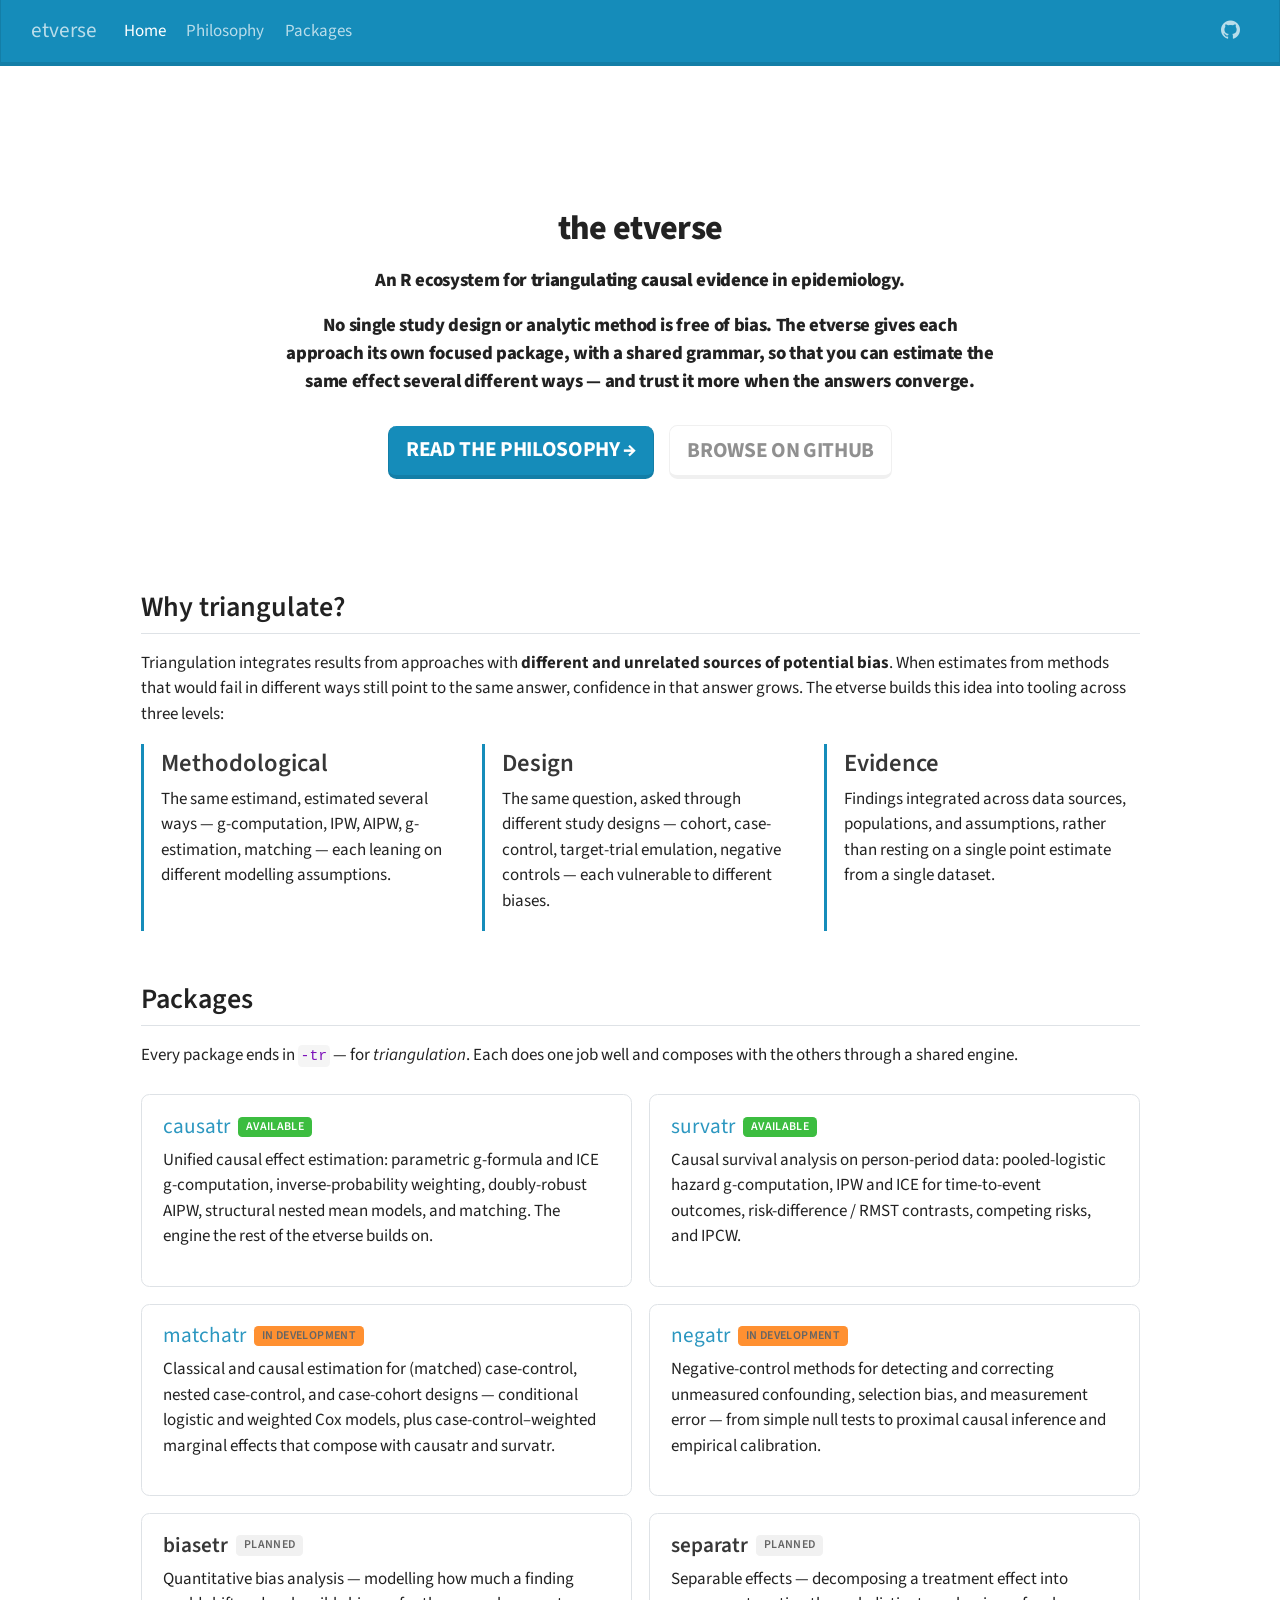
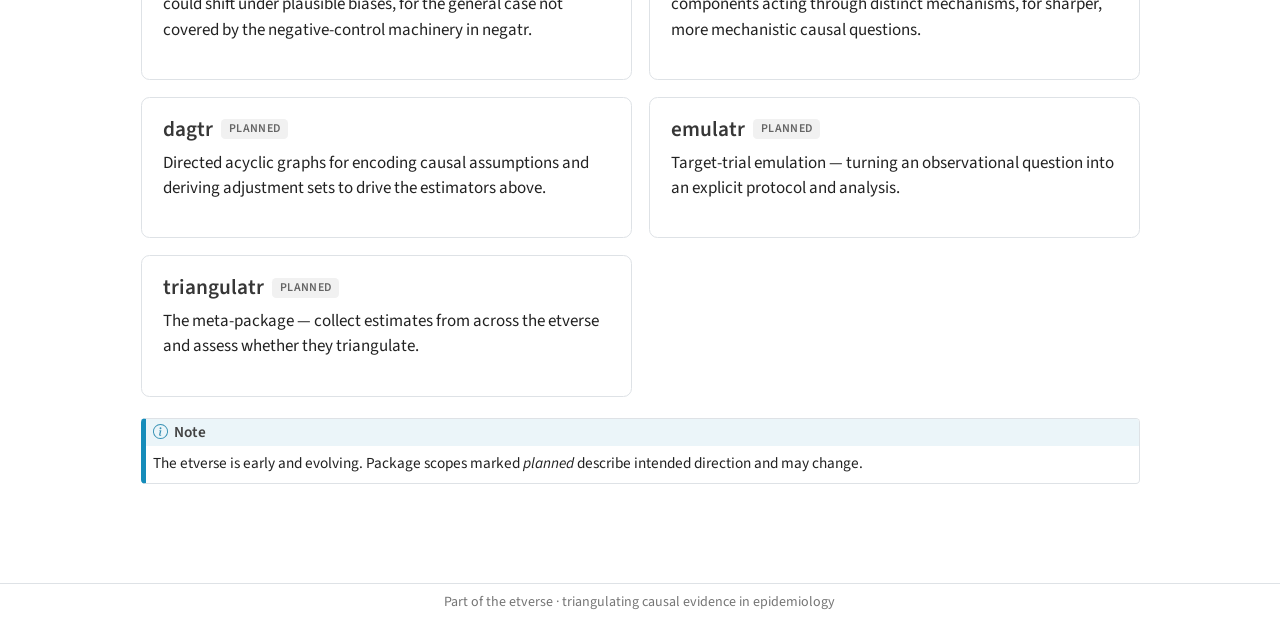
==== index.html @ 1acab830 "Deploy etverse site" ====
<!DOCTYPE html>
<html xmlns="http://www.w3.org/1999/xhtml" lang="en" xml:lang="en"><head>

<meta charset="utf-8">
<meta name="generator" content="quarto-1.8.26">

<meta name="viewport" content="width=device-width, initial-scale=1.0, user-scalable=yes">


<title>etverse — triangulating causal evidence in epidemiology – etverse</title>
<style>
code{white-space: pre-wrap;}
span.smallcaps{font-variant: small-caps;}
div.columns{display: flex; gap: min(4vw, 1.5em);}
div.column{flex: auto; overflow-x: auto;}
div.hanging-indent{margin-left: 1.5em; text-indent: -1.5em;}
ul.task-list{list-style: none;}
ul.task-list li input[type="checkbox"] {
  width: 0.8em;
  margin: 0 0.8em 0.2em -1em; /* quarto-specific, see https://github.com/quarto-dev/quarto-cli/issues/4556 */ 
  vertical-align: middle;
}
</style>


<script src="site_libs/quarto-nav/quarto-nav.js"></script>
<script src="site_libs/clipboard/clipboard.min.js"></script>
<script src="site_libs/quarto-search/autocomplete.umd.js"></script>
<script src="site_libs/quarto-search/fuse.min.js"></script>
<script src="site_libs/quarto-search/quarto-search.js"></script>
<meta name="quarto:offset" content="./">
<link href="./favicon.png" rel="icon" type="image/png">
<script src="site_libs/quarto-html/quarto.js" type="module"></script>
<script src="site_libs/quarto-html/tabsets/tabsets.js" type="module"></script>
<script src="site_libs/quarto-html/axe/axe-check.js" type="module"></script>
<script src="site_libs/quarto-html/popper.min.js"></script>
<script src="site_libs/quarto-html/tippy.umd.min.js"></script>
<script src="site_libs/quarto-html/anchor.min.js"></script>
<link href="site_libs/quarto-html/tippy.css" rel="stylesheet">
<link href="site_libs/quarto-html/quarto-syntax-highlighting-587c61ba64f3a5504c4d52d930310e48.css" rel="stylesheet" id="quarto-text-highlighting-styles">
<script src="site_libs/bootstrap/bootstrap.min.js"></script>
<link href="site_libs/bootstrap/bootstrap-icons.css" rel="stylesheet">
<link href="site_libs/bootstrap/bootstrap-84f96ccd5d639e34c953a5608fedf746.min.css" rel="stylesheet" append-hash="true" id="quarto-bootstrap" data-mode="light">
<script id="quarto-search-options" type="application/json">{
  "location": "navbar",
  "copy-button": false,
  "collapse-after": 3,
  "panel-placement": "end",
  "type": "overlay",
  "limit": 50,
  "keyboard-shortcut": [
    "f",
    "/",
    "s"
  ],
  "show-item-context": false,
  "language": {
    "search-no-results-text": "No results",
    "search-matching-documents-text": "matching documents",
    "search-copy-link-title": "Copy link to search",
    "search-hide-matches-text": "Hide additional matches",
    "search-more-match-text": "more match in this document",
    "search-more-matches-text": "more matches in this document",
    "search-clear-button-title": "Clear",
    "search-text-placeholder": "",
    "search-detached-cancel-button-title": "Cancel",
    "search-submit-button-title": "Submit",
    "search-label": "Search"
  }
}</script>


<link rel="stylesheet" href="styles.css">
</head>

<body class="nav-fixed fullcontent quarto-light">

<div id="quarto-search-results"></div>
  <header id="quarto-header" class="headroom fixed-top">
    <nav class="navbar navbar-expand-lg " data-bs-theme="dark">
      <div class="navbar-container container-fluid">
      <div class="navbar-brand-container mx-auto">
    <a class="navbar-brand" href="./index.html">
    <span class="navbar-title">etverse</span>
    </a>
  </div>
          <button class="navbar-toggler" type="button" data-bs-toggle="collapse" data-bs-target="#navbarCollapse" aria-controls="navbarCollapse" role="menu" aria-expanded="false" aria-label="Toggle navigation" onclick="if (window.quartoToggleHeadroom) { window.quartoToggleHeadroom(); }">
  <span class="navbar-toggler-icon"></span>
</button>
          <div class="collapse navbar-collapse" id="navbarCollapse">
            <ul class="navbar-nav navbar-nav-scroll me-auto">
  <li class="nav-item">
    <a class="nav-link active" href="./index.html" aria-current="page"> 
<span class="menu-text">Home</span></a>
  </li>  
  <li class="nav-item">
    <a class="nav-link" href="./philosophy.html"> 
<span class="menu-text">Philosophy</span></a>
  </li>  
  <li class="nav-item">
    <a class="nav-link" href="./index.html#packages"> 
<span class="menu-text">Packages</span></a>
  </li>  
</ul>
            <ul class="navbar-nav navbar-nav-scroll ms-auto">
  <li class="nav-item compact">
    <a class="nav-link" href="https://github.com/etverse"> <i class="bi bi-github" role="img" aria-label="etverse on GitHub">
</i> 
<span class="menu-text"></span></a>
  </li>  
</ul>
          </div> <!-- /navcollapse -->
            <div class="quarto-navbar-tools">
</div>
      </div> <!-- /container-fluid -->
    </nav>
</header>
<!-- content -->
<div id="quarto-content" class="quarto-container page-columns page-rows-contents page-layout-article page-navbar">
<!-- sidebar -->
<!-- margin-sidebar -->
    
<!-- main -->
<main class="content" id="quarto-document-content"><header id="title-block-header" class="quarto-title-block"></header>




<section id="the-etverse" class="level1 hero-title hero">
<h1 class="hero-title">the etverse</h1>
<p>An R ecosystem for <strong>triangulating causal evidence</strong> in epidemiology.</p>
<p>No single study design or analytic method is free of bias. The etverse gives each approach its own focused package, with a shared grammar, so that you can estimate the same effect several different ways — and trust it more when the answers converge.</p>
<p><a href="./philosophy.html" class="btn btn-primary btn-lg" role="button">Read the philosophy →</a> <a href="https://github.com/etverse" class="btn btn-outline-secondary btn-lg" role="button">Browse on GitHub</a></p>
</section>
<section id="why-triangulate" class="level2 mt-5">
<h2 class="mt-5 anchored" data-anchor-id="why-triangulate">Why triangulate?</h2>
<p>Triangulation integrates results from approaches with <strong>different and unrelated sources of potential bias</strong>. When estimates from methods that would fail in different ways still point to the same answer, confidence in that answer grows. The etverse builds this idea into tooling across three levels:</p>
<div class="grid level-grid">
<section id="methodological" class="level3 g-col-12 g-col-md-4">
<h3 class="anchored" data-anchor-id="methodological">Methodological</h3>
<p>The same estimand, estimated several ways — g-computation, IPW, AIPW, g-estimation, matching — each leaning on different modelling assumptions.</p>
</section>
<section id="design" class="level3 g-col-12 g-col-md-4">
<h3 class="anchored" data-anchor-id="design">Design</h3>
<p>The same question, asked through different study designs — cohort, case-control, target-trial emulation, negative controls — each vulnerable to different biases.</p>
</section>
<section id="evidence" class="level3 g-col-12 g-col-md-4">
<h3 class="anchored" data-anchor-id="evidence">Evidence</h3>
<p>Findings integrated across data sources, populations, and assumptions, rather than resting on a single point estimate from a single dataset.</p>
</section>
</div>
</section>
<section id="packages" class="level2 mt-5">
<h2 class="mt-5 anchored" data-anchor-id="packages">Packages</h2>
<p>Every package ends in <code>-tr</code> — for <em>triangulation</em>. Each does one job well and composes with the others through a shared engine.</p>
<div class="grid pkg-grid">
<section id="causatr-available" class="level3 g-col-12 g-col-md-6 pkg-card">
<h3 class="anchored" data-anchor-id="causatr-available"><a href="https://etverse.github.io/causatr/">causatr</a> <span class="badge bg-success">available</span></h3>
<p>Unified causal effect estimation: parametric g-formula and ICE g-computation, inverse-probability weighting, doubly-robust AIPW, structural nested mean models, and matching. The engine the rest of the etverse builds on.</p>
</section>
<section id="survatr-available" class="level3 g-col-12 g-col-md-6 pkg-card">
<h3 class="anchored" data-anchor-id="survatr-available"><a href="https://etverse.github.io/survatr/">survatr</a> <span class="badge bg-success">available</span></h3>
<p>Causal survival analysis on person-period data: pooled-logistic hazard g-computation, IPW and ICE for time-to-event outcomes, risk-difference / RMST contrasts, competing risks, and IPCW.</p>
</section>
<section id="matchatr-in-development" class="level3 g-col-12 g-col-md-6 pkg-card">
<h3 class="anchored" data-anchor-id="matchatr-in-development"><a href="https://etverse.github.io/matchatr/">matchatr</a> <span class="badge bg-warning text-dark">in development</span></h3>
<p>Classical and causal estimation for (matched) case-control, nested case-control, and case-cohort designs — conditional logistic and weighted Cox models, plus case-control–weighted marginal effects that compose with causatr and survatr.</p>
</section>
<section id="negatr-in-development" class="level3 g-col-12 g-col-md-6 pkg-card">
<h3 class="anchored" data-anchor-id="negatr-in-development"><a href="https://etverse.github.io/negatr/">negatr</a> <span class="badge bg-warning text-dark">in development</span></h3>
<p>Negative-control methods for detecting and correcting unmeasured confounding, selection bias, and measurement error — from simple null tests to proximal causal inference and empirical calibration.</p>
</section>
<section id="biasetr-planned" class="level3 g-col-12 g-col-md-6 pkg-card">
<h3 class="anchored" data-anchor-id="biasetr-planned">biasetr <span class="badge bg-secondary">planned</span></h3>
<p>Quantitative bias analysis — modelling how much a finding could shift under plausible biases, for the general case not covered by the negative-control machinery in negatr.</p>
</section>
<section id="separatr-planned" class="level3 g-col-12 g-col-md-6 pkg-card">
<h3 class="anchored" data-anchor-id="separatr-planned">separatr <span class="badge bg-secondary">planned</span></h3>
<p>Separable effects — decomposing a treatment effect into components acting through distinct mechanisms, for sharper, more mechanistic causal questions.</p>
</section>
<section id="dagtr-planned" class="level3 g-col-12 g-col-md-6 pkg-card">
<h3 class="anchored" data-anchor-id="dagtr-planned">dagtr <span class="badge bg-secondary">planned</span></h3>
<p>Directed acyclic graphs for encoding causal assumptions and deriving adjustment sets to drive the estimators above.</p>
</section>
<section id="emulatr-planned" class="level3 g-col-12 g-col-md-6 pkg-card">
<h3 class="anchored" data-anchor-id="emulatr-planned">emulatr <span class="badge bg-secondary">planned</span></h3>
<p>Target-trial emulation — turning an observational question into an explicit protocol and analysis.</p>
</section>
<section id="triangulatr-planned" class="level3 g-col-12 g-col-md-6 pkg-card">
<h3 class="anchored" data-anchor-id="triangulatr-planned">triangulatr <span class="badge bg-secondary">planned</span></h3>
<p>The meta-package — collect estimates from across the etverse and assess whether they triangulate.</p>
</section>
</div>
<div class="callout callout-style-default callout-note callout-titled">
<div class="callout-header d-flex align-content-center">
<div class="callout-icon-container">
<i class="callout-icon"></i>
</div>
<div class="callout-title-container flex-fill">
Note
</div>
</div>
<div class="callout-body-container callout-body">
<p>The etverse is early and evolving. Package scopes marked <em>planned</em> describe intended direction and may change.</p>
</div>
</div>


</section>

</main> <!-- /main -->
<script id="quarto-html-after-body" type="application/javascript">
  window.document.addEventListener("DOMContentLoaded", function (event) {
    const icon = "";
    const anchorJS = new window.AnchorJS();
    anchorJS.options = {
      placement: 'right',
      icon: icon
    };
    anchorJS.add('.anchored');
    const isCodeAnnotation = (el) => {
      for (const clz of el.classList) {
        if (clz.startsWith('code-annotation-')) {                     
          return true;
        }
      }
      return false;
    }
    const onCopySuccess = function(e) {
      // button target
      const button = e.trigger;
      // don't keep focus
      button.blur();
      // flash "checked"
      button.classList.add('code-copy-button-checked');
      var currentTitle = button.getAttribute("title");
      button.setAttribute("title", "Copied!");
      let tooltip;
      if (window.bootstrap) {
        button.setAttribute("data-bs-toggle", "tooltip");
        button.setAttribute("data-bs-placement", "left");
        button.setAttribute("data-bs-title", "Copied!");
        tooltip = new bootstrap.Tooltip(button, 
          { trigger: "manual", 
            customClass: "code-copy-button-tooltip",
            offset: [0, -8]});
        tooltip.show();    
      }
      setTimeout(function() {
        if (tooltip) {
          tooltip.hide();
          button.removeAttribute("data-bs-title");
          button.removeAttribute("data-bs-toggle");
          button.removeAttribute("data-bs-placement");
        }
        button.setAttribute("title", currentTitle);
        button.classList.remove('code-copy-button-checked');
      }, 1000);
      // clear code selection
      e.clearSelection();
    }
    const getTextToCopy = function(trigger) {
      const outerScaffold = trigger.parentElement.cloneNode(true);
      const codeEl = outerScaffold.querySelector('code');
      for (const childEl of codeEl.children) {
        if (isCodeAnnotation(childEl)) {
          childEl.remove();
        }
      }
      return codeEl.innerText;
    }
    const clipboard = new window.ClipboardJS('.code-copy-button:not([data-in-quarto-modal])', {
      text: getTextToCopy
    });
    clipboard.on('success', onCopySuccess);
    if (window.document.getElementById('quarto-embedded-source-code-modal')) {
      const clipboardModal = new window.ClipboardJS('.code-copy-button[data-in-quarto-modal]', {
        text: getTextToCopy,
        container: window.document.getElementById('quarto-embedded-source-code-modal')
      });
      clipboardModal.on('success', onCopySuccess);
    }
      var localhostRegex = new RegExp(/^(?:http|https):\/\/localhost\:?[0-9]*\//);
      var mailtoRegex = new RegExp(/^mailto:/);
        var filterRegex = new RegExp("https:\/\/etverse\.github\.io");
      var isInternal = (href) => {
          return filterRegex.test(href) || localhostRegex.test(href) || mailtoRegex.test(href);
      }
      // Inspect non-navigation links and adorn them if external
     var links = window.document.querySelectorAll('a[href]:not(.nav-link):not(.navbar-brand):not(.toc-action):not(.sidebar-link):not(.sidebar-item-toggle):not(.pagination-link):not(.no-external):not([aria-hidden]):not(.dropdown-item):not(.quarto-navigation-tool):not(.about-link)');
      for (var i=0; i<links.length; i++) {
        const link = links[i];
        if (!isInternal(link.href)) {
          // undo the damage that might have been done by quarto-nav.js in the case of
          // links that we want to consider external
          if (link.dataset.originalHref !== undefined) {
            link.href = link.dataset.originalHref;
          }
        }
      }
    function tippyHover(el, contentFn, onTriggerFn, onUntriggerFn) {
      const config = {
        allowHTML: true,
        maxWidth: 500,
        delay: 100,
        arrow: false,
        appendTo: function(el) {
            return el.parentElement;
        },
        interactive: true,
        interactiveBorder: 10,
        theme: 'quarto',
        placement: 'bottom-start',
      };
      if (contentFn) {
        config.content = contentFn;
      }
      if (onTriggerFn) {
        config.onTrigger = onTriggerFn;
      }
      if (onUntriggerFn) {
        config.onUntrigger = onUntriggerFn;
      }
      window.tippy(el, config); 
    }
    const noterefs = window.document.querySelectorAll('a[role="doc-noteref"]');
    for (var i=0; i<noterefs.length; i++) {
      const ref = noterefs[i];
      tippyHover(ref, function() {
        // use id or data attribute instead here
        let href = ref.getAttribute('data-footnote-href') || ref.getAttribute('href');
        try { href = new URL(href).hash; } catch {}
        const id = href.replace(/^#\/?/, "");
        const note = window.document.getElementById(id);
        if (note) {
          return note.innerHTML;
        } else {
          return "";
        }
      });
    }
    const xrefs = window.document.querySelectorAll('a.quarto-xref');
    const processXRef = (id, note) => {
      // Strip column container classes
      const stripColumnClz = (el) => {
        el.classList.remove("page-full", "page-columns");
        if (el.children) {
          for (const child of el.children) {
            stripColumnClz(child);
          }
        }
      }
      stripColumnClz(note)
      if (id === null || id.startsWith('sec-')) {
        // Special case sections, only their first couple elements
        const container = document.createElement("div");
        if (note.children && note.children.length > 2) {
          container.appendChild(note.children[0].cloneNode(true));
          for (let i = 1; i < note.children.length; i++) {
            const child = note.children[i];
            if (child.tagName === "P" && child.innerText === "") {
              continue;
            } else {
              container.appendChild(child.cloneNode(true));
              break;
            }
          }
          if (window.Quarto?.typesetMath) {
            window.Quarto.typesetMath(container);
          }
          return container.innerHTML
        } else {
          if (window.Quarto?.typesetMath) {
            window.Quarto.typesetMath(note);
          }
          return note.innerHTML;
        }
      } else {
        // Remove any anchor links if they are present
        const anchorLink = note.querySelector('a.anchorjs-link');
        if (anchorLink) {
          anchorLink.remove();
        }
        if (window.Quarto?.typesetMath) {
          window.Quarto.typesetMath(note);
        }
        if (note.classList.contains("callout")) {
          return note.outerHTML;
        } else {
          return note.innerHTML;
        }
      }
    }
    for (var i=0; i<xrefs.length; i++) {
      const xref = xrefs[i];
      tippyHover(xref, undefined, function(instance) {
        instance.disable();
        let url = xref.getAttribute('href');
        let hash = undefined; 
        if (url.startsWith('#')) {
          hash = url;
        } else {
          try { hash = new URL(url).hash; } catch {}
        }
        if (hash) {
          const id = hash.replace(/^#\/?/, "");
          const note = window.document.getElementById(id);
          if (note !== null) {
            try {
              const html = processXRef(id, note.cloneNode(true));
              instance.setContent(html);
            } finally {
              instance.enable();
              instance.show();
            }
          } else {
            // See if we can fetch this
            fetch(url.split('#')[0])
            .then(res => res.text())
            .then(html => {
              const parser = new DOMParser();
              const htmlDoc = parser.parseFromString(html, "text/html");
              const note = htmlDoc.getElementById(id);
              if (note !== null) {
                const html = processXRef(id, note);
                instance.setContent(html);
              } 
            }).finally(() => {
              instance.enable();
              instance.show();
            });
          }
        } else {
          // See if we can fetch a full url (with no hash to target)
          // This is a special case and we should probably do some content thinning / targeting
          fetch(url)
          .then(res => res.text())
          .then(html => {
            const parser = new DOMParser();
            const htmlDoc = parser.parseFromString(html, "text/html");
            const note = htmlDoc.querySelector('main.content');
            if (note !== null) {
              // This should only happen for chapter cross references
              // (since there is no id in the URL)
              // remove the first header
              if (note.children.length > 0 && note.children[0].tagName === "HEADER") {
                note.children[0].remove();
              }
              const html = processXRef(null, note);
              instance.setContent(html);
            } 
          }).finally(() => {
            instance.enable();
            instance.show();
          });
        }
      }, function(instance) {
      });
    }
        let selectedAnnoteEl;
        const selectorForAnnotation = ( cell, annotation) => {
          let cellAttr = 'data-code-cell="' + cell + '"';
          let lineAttr = 'data-code-annotation="' +  annotation + '"';
          const selector = 'span[' + cellAttr + '][' + lineAttr + ']';
          return selector;
        }
        const selectCodeLines = (annoteEl) => {
          const doc = window.document;
          const targetCell = annoteEl.getAttribute("data-target-cell");
          const targetAnnotation = annoteEl.getAttribute("data-target-annotation");
          const annoteSpan = window.document.querySelector(selectorForAnnotation(targetCell, targetAnnotation));
          const lines = annoteSpan.getAttribute("data-code-lines").split(",");
          const lineIds = lines.map((line) => {
            return targetCell + "-" + line;
          })
          let top = null;
          let height = null;
          let parent = null;
          if (lineIds.length > 0) {
              //compute the position of the single el (top and bottom and make a div)
              const el = window.document.getElementById(lineIds[0]);
              top = el.offsetTop;
              height = el.offsetHeight;
              parent = el.parentElement.parentElement;
            if (lineIds.length > 1) {
              const lastEl = window.document.getElementById(lineIds[lineIds.length - 1]);
              const bottom = lastEl.offsetTop + lastEl.offsetHeight;
              height = bottom - top;
            }
            if (top !== null && height !== null && parent !== null) {
              // cook up a div (if necessary) and position it 
              let div = window.document.getElementById("code-annotation-line-highlight");
              if (div === null) {
                div = window.document.createElement("div");
                div.setAttribute("id", "code-annotation-line-highlight");
                div.style.position = 'absolute';
                parent.appendChild(div);
              }
              div.style.top = top - 2 + "px";
              div.style.height = height + 4 + "px";
              div.style.left = 0;
              let gutterDiv = window.document.getElementById("code-annotation-line-highlight-gutter");
              if (gutterDiv === null) {
                gutterDiv = window.document.createElement("div");
                gutterDiv.setAttribute("id", "code-annotation-line-highlight-gutter");
                gutterDiv.style.position = 'absolute';
                const codeCell = window.document.getElementById(targetCell);
                const gutter = codeCell.querySelector('.code-annotation-gutter');
                gutter.appendChild(gutterDiv);
              }
              gutterDiv.style.top = top - 2 + "px";
              gutterDiv.style.height = height + 4 + "px";
            }
            selectedAnnoteEl = annoteEl;
          }
        };
        const unselectCodeLines = () => {
          const elementsIds = ["code-annotation-line-highlight", "code-annotation-line-highlight-gutter"];
          elementsIds.forEach((elId) => {
            const div = window.document.getElementById(elId);
            if (div) {
              div.remove();
            }
          });
          selectedAnnoteEl = undefined;
        };
          // Handle positioning of the toggle
      window.addEventListener(
        "resize",
        throttle(() => {
          elRect = undefined;
          if (selectedAnnoteEl) {
            selectCodeLines(selectedAnnoteEl);
          }
        }, 10)
      );
      function throttle(fn, ms) {
      let throttle = false;
      let timer;
        return (...args) => {
          if(!throttle) { // first call gets through
              fn.apply(this, args);
              throttle = true;
          } else { // all the others get throttled
              if(timer) clearTimeout(timer); // cancel #2
              timer = setTimeout(() => {
                fn.apply(this, args);
                timer = throttle = false;
              }, ms);
          }
        };
      }
        // Attach click handler to the DT
        const annoteDls = window.document.querySelectorAll('dt[data-target-cell]');
        for (const annoteDlNode of annoteDls) {
          annoteDlNode.addEventListener('click', (event) => {
            const clickedEl = event.target;
            if (clickedEl !== selectedAnnoteEl) {
              unselectCodeLines();
              const activeEl = window.document.querySelector('dt[data-target-cell].code-annotation-active');
              if (activeEl) {
                activeEl.classList.remove('code-annotation-active');
              }
              selectCodeLines(clickedEl);
              clickedEl.classList.add('code-annotation-active');
            } else {
              // Unselect the line
              unselectCodeLines();
              clickedEl.classList.remove('code-annotation-active');
            }
          });
        }
    const findCites = (el) => {
      const parentEl = el.parentElement;
      if (parentEl) {
        const cites = parentEl.dataset.cites;
        if (cites) {
          return {
            el,
            cites: cites.split(' ')
          };
        } else {
          return findCites(el.parentElement)
        }
      } else {
        return undefined;
      }
    };
    var bibliorefs = window.document.querySelectorAll('a[role="doc-biblioref"]');
    for (var i=0; i<bibliorefs.length; i++) {
      const ref = bibliorefs[i];
      const citeInfo = findCites(ref);
      if (citeInfo) {
        tippyHover(citeInfo.el, function() {
          var popup = window.document.createElement('div');
          citeInfo.cites.forEach(function(cite) {
            var citeDiv = window.document.createElement('div');
            citeDiv.classList.add('hanging-indent');
            citeDiv.classList.add('csl-entry');
            var biblioDiv = window.document.getElementById('ref-' + cite);
            if (biblioDiv) {
              citeDiv.innerHTML = biblioDiv.innerHTML;
            }
            popup.appendChild(citeDiv);
          });
          return popup.innerHTML;
        });
      }
    }
  });
  </script>
</div> <!-- /content -->
<footer class="footer">
  <div class="nav-footer">
    <div class="nav-footer-left">
      &nbsp;
    </div>   
    <div class="nav-footer-center">
<p>Part of the etverse · triangulating causal evidence in epidemiology</p>
</div>
    <div class="nav-footer-right">
      &nbsp;
    </div>
  </div>
</footer>




</body></html>
---- site_libs/quarto-html/tippy.css ----
.tippy-box[data-animation=fade][data-state=hidden]{opacity:0}[data-tippy-root]{max-width:calc(100vw - 10px)}.tippy-box{position:relative;background-color:#333;color:#fff;border-radius:4px;font-size:14px;line-height:1.4;white-space:normal;outline:0;transition-property:transform,visibility,opacity}.tippy-box[data-placement^=top]>.tippy-arrow{bottom:0}.tippy-box[data-placement^=top]>.tippy-arrow:before{bottom:-7px;left:0;border-width:8px 8px 0;border-top-color:initial;transform-origin:center top}.tippy-box[data-placement^=bottom]>.tippy-arrow{top:0}.tippy-box[data-placement^=bottom]>.tippy-arrow:before{top:-7px;left:0;border-width:0 8px 8px;border-bottom-color:initial;transform-origin:center bottom}.tippy-box[data-placement^=left]>.tippy-arrow{right:0}.tippy-box[data-placement^=left]>.tippy-arrow:before{border-width:8px 0 8px 8px;border-left-color:initial;right:-7px;transform-origin:center left}.tippy-box[data-placement^=right]>.tippy-arrow{left:0}.tippy-box[data-placement^=right]>.tippy-arrow:before{left:-7px;border-width:8px 8px 8px 0;border-right-color:initial;transform-origin:center right}.tippy-box[data-inertia][data-state=visible]{transition-timing-function:cubic-bezier(.54,1.5,.38,1.11)}.tippy-arrow{width:16px;height:16px;color:#333}.tippy-arrow:before{content:"";position:absolute;border-color:transparent;border-style:solid}.tippy-content{position:relative;padding:5px 9px;z-index:1}
---- site_libs/quarto-html/quarto-syntax-highlighting-587c61ba64f3a5504c4d52d930310e48.css ----
/* quarto syntax highlight colors */
:root {
  --quarto-hl-ot-color: #003B4F;
  --quarto-hl-at-color: #657422;
  --quarto-hl-ss-color: #20794D;
  --quarto-hl-an-color: #5E5E5E;
  --quarto-hl-fu-color: #4758AB;
  --quarto-hl-st-color: #20794D;
  --quarto-hl-cf-color: #003B4F;
  --quarto-hl-op-color: #5E5E5E;
  --quarto-hl-er-color: #AD0000;
  --quarto-hl-bn-color: #AD0000;
  --quarto-hl-al-color: #AD0000;
  --quarto-hl-va-color: #111111;
  --quarto-hl-bu-color: inherit;
  --quarto-hl-ex-color: inherit;
  --quarto-hl-pp-color: #AD0000;
  --quarto-hl-in-color: #5E5E5E;
  --quarto-hl-vs-color: #20794D;
  --quarto-hl-wa-color: #5E5E5E;
  --quarto-hl-do-color: #5E5E5E;
  --quarto-hl-im-color: #00769E;
  --quarto-hl-ch-color: #20794D;
  --quarto-hl-dt-color: #AD0000;
  --quarto-hl-fl-color: #AD0000;
  --quarto-hl-co-color: #5E5E5E;
  --quarto-hl-cv-color: #5E5E5E;
  --quarto-hl-cn-color: #8f5902;
  --quarto-hl-sc-color: #5E5E5E;
  --quarto-hl-dv-color: #AD0000;
  --quarto-hl-kw-color: #003B4F;
}

/* other quarto variables */
:root {
  --quarto-font-monospace: SFMono-Regular, Menlo, Monaco, Consolas, "Liberation Mono", "Courier New", monospace;
}

/* syntax highlight based on Pandoc's rules */
pre > code.sourceCode > span {
  color: #003B4F;
}

code.sourceCode > span {
  color: #003B4F;
}

div.sourceCode,
div.sourceCode pre.sourceCode {
  color: #003B4F;
}

/* Normal */
code span {
  color: #003B4F;
}

/* Alert */
code span.al {
  color: #AD0000;
  font-style: inherit;
}

/* Annotation */
code span.an {
  color: #5E5E5E;
  font-style: inherit;
}

/* Attribute */
code span.at {
  color: #657422;
  font-style: inherit;
}

/* BaseN */
code span.bn {
  color: #AD0000;
  font-style: inherit;
}

/* BuiltIn */
code span.bu {
  font-style: inherit;
}

/* ControlFlow */
code span.cf {
  color: #003B4F;
  font-weight: bold;
  font-style: inherit;
}

/* Char */
code span.ch {
  color: #20794D;
  font-style: inherit;
}

/* Constant */
code span.cn {
  color: #8f5902;
  font-style: inherit;
}

/* Comment */
code span.co {
  color: #5E5E5E;
  font-style: inherit;
}

/* CommentVar */
code span.cv {
  color: #5E5E5E;
  font-style: italic;
}

/* Documentation */
code span.do {
  color: #5E5E5E;
  font-style: italic;
}

/* DataType */
code span.dt {
  color: #AD0000;
  font-style: inherit;
}

/* DecVal */
code span.dv {
  color: #AD0000;
  font-style: inherit;
}

/* Error */
code span.er {
  color: #AD0000;
  font-style: inherit;
}

/* Extension */
code span.ex {
  font-style: inherit;
}

/* Float */
code span.fl {
  color: #AD0000;
  font-style: inherit;
}

/* Function */
code span.fu {
  color: #4758AB;
  font-style: inherit;
}

/* Import */
code span.im {
  color: #00769E;
  font-style: inherit;
}

/* Information */
code span.in {
  color: #5E5E5E;
  font-style: inherit;
}

/* Keyword */
code span.kw {
  color: #003B4F;
  font-weight: bold;
  font-style: inherit;
}

/* Operator */
code span.op {
  color: #5E5E5E;
  font-style: inherit;
}

/* Other */
code span.ot {
  color: #003B4F;
  font-style: inherit;
}

/* Preprocessor */
code span.pp {
  color: #AD0000;
  font-style: inherit;
}

/* SpecialChar */
code span.sc {
  color: #5E5E5E;
  font-style: inherit;
}

/* SpecialString */
code span.ss {
  color: #20794D;
  font-style: inherit;
}

/* String */
code span.st {
  color: #20794D;
  font-style: inherit;
}

/* Variable */
code span.va {
  color: #111111;
  font-style: inherit;
}

/* VerbatimString */
code span.vs {
  color: #20794D;
  font-style: inherit;
}

/* Warning */
code span.wa {
  color: #5E5E5E;
  font-style: italic;
}

.prevent-inlining {
  content: "</";
}

/*# sourceMappingURL=2dce1cc6c82594539e1579de68416b47.css.map */
---- styles.css ----
/* etverse landing site */

.hero {
  text-align: center;
  padding: 3.5rem 1rem 2.5rem;
  margin-bottom: 1rem;
  border-bottom: 1px solid var(--bs-border-color, #e9ecef);
}

.hero-title {
  font-weight: 800;
  letter-spacing: -0.02em;
  border: none;
  margin-bottom: 1rem;
}

.hero p {
  max-width: 42rem;
  margin-left: auto;
  margin-right: auto;
  font-size: 1.1rem;
}

.hero .btn {
  margin: 0.75rem 0.35rem 0;
}

/* triangulation levels */
.level-grid h3 {
  border: none;
  margin-top: 0.25rem;
}

.level-grid .g-col-12 {
  border-left: 3px solid var(--bs-primary, #158cba);
  padding-left: 1rem;
}

/* package cards */
.pkg-grid {
  margin-top: 1.5rem;
  row-gap: 1rem;
  column-gap: 1rem;
}

.pkg-card {
  border: 1px solid var(--bs-border-color, #e9ecef);
  border-radius: 0.5rem;
  padding: 1.1rem 1.25rem;
  transition: box-shadow 0.15s ease, transform 0.15s ease;
  background: var(--bs-body-bg, #fff);
}

.pkg-card:hover {
  box-shadow: 0 4px 16px rgba(0, 0, 0, 0.08);
  transform: translateY(-2px);
}

.pkg-card h3 {
  border: none;
  margin-top: 0;
  margin-bottom: 0.5rem;
  font-size: 1.25rem;
  display: flex;
  align-items: center;
  gap: 0.5rem;
  flex-wrap: wrap;
}

.pkg-card h3 a {
  text-decoration: none;
}

.pkg-card .badge {
  font-size: 0.7rem;
  font-weight: 600;
  text-transform: uppercase;
  letter-spacing: 0.03em;
  vertical-align: middle;
}
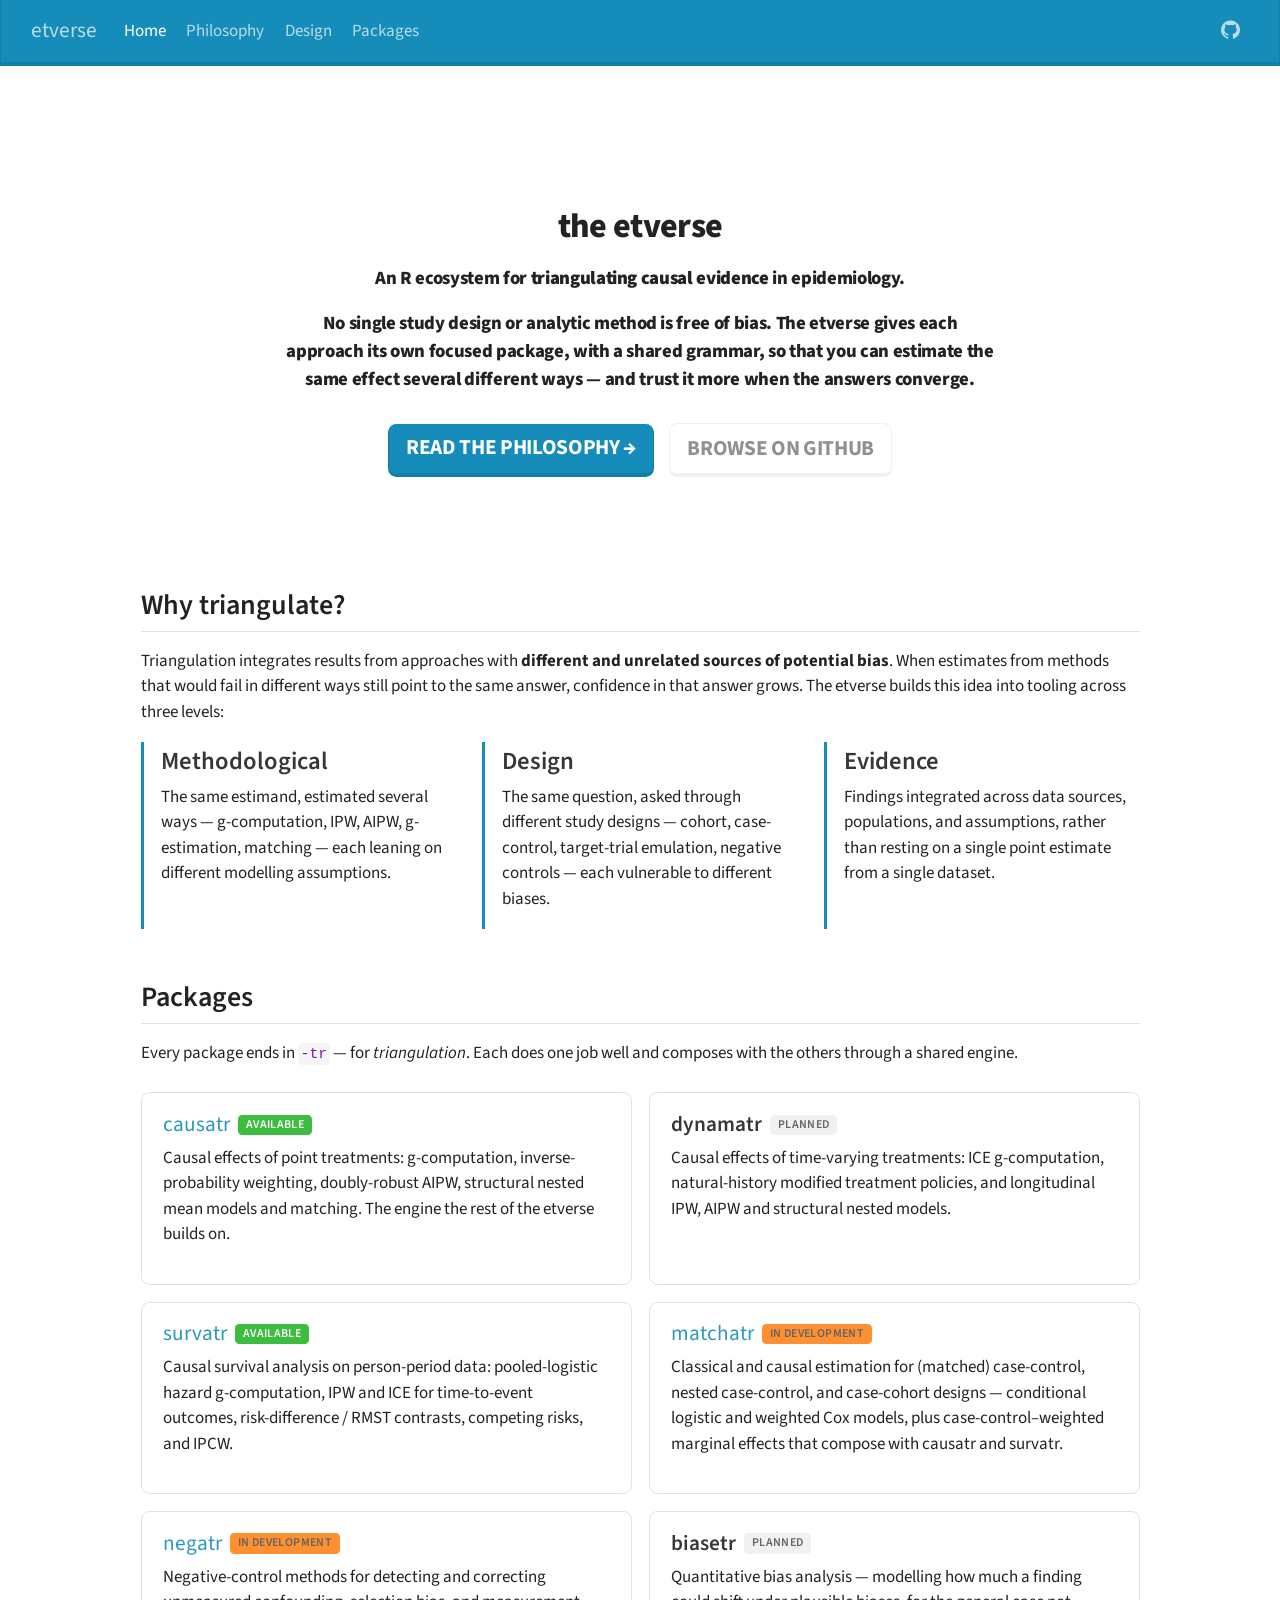
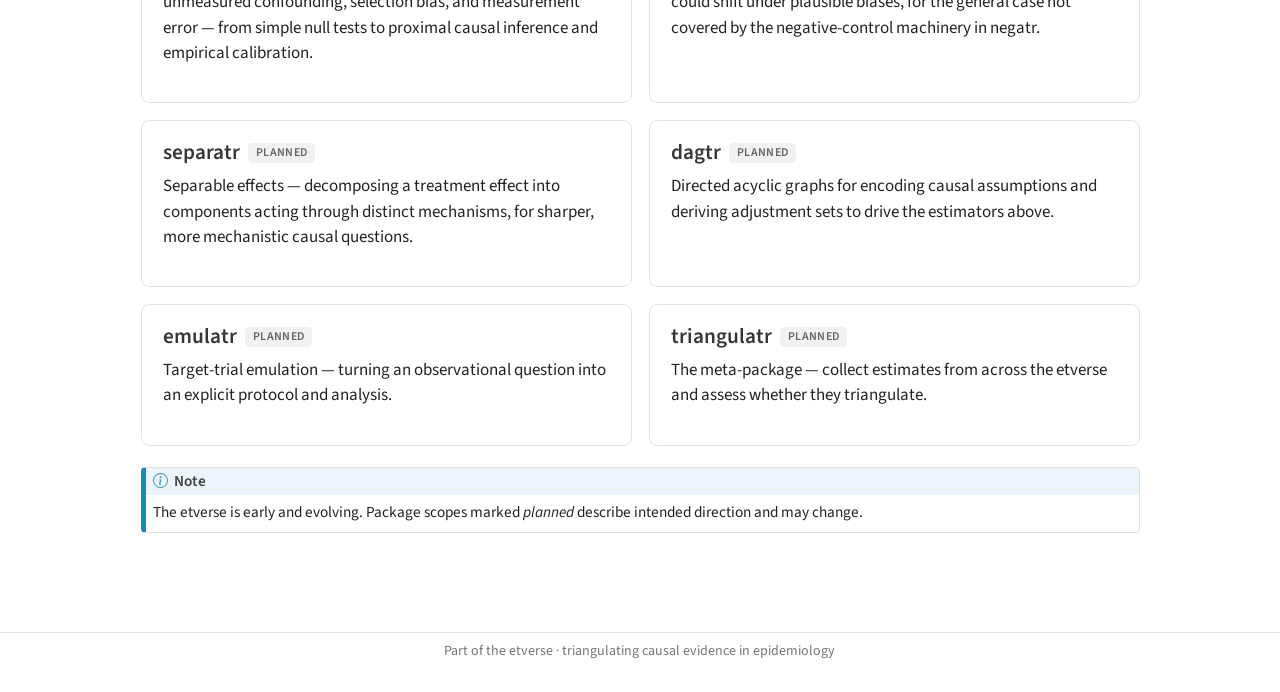
==== commit a5ebdcb8: "Deploying to gh-pages from @ etverse/etverse.github.io@f0a4ef2fed379b1e2e4638af1a3c39bec80688ab 🚀" ====
--- a/index.html
+++ b/index.html
@@ -2,17 +2,23 @@
 <html xmlns="http://www.w3.org/1999/xhtml" lang="en" xml:lang="en"><head>
 
 <meta charset="utf-8">
-<meta name="generator" content="quarto-1.8.26">
+<meta name="generator" content="quarto-1.11.9">
 
 <meta name="viewport" content="width=device-width, initial-scale=1.0, user-scalable=yes">
 
 
 <title>etverse — triangulating causal evidence in epidemiology – etverse</title>
 <style>
-code{white-space: pre-wrap;}
+/* Default styles provided by pandoc.
+** See https://pandoc.org/MANUAL.html#variables-for-html for config info.
+*/
 span.smallcaps{font-variant: small-caps;}
-div.columns{display: flex; gap: min(4vw, 1.5em);}
-div.column{flex: auto; overflow-x: auto;}
+div.columns{display: flex; gap: 1.5em;}
+div.column{flex: auto;}
+@media screen {
+div.columns{gap: min(4vw, 1.5em);}
+div.column{overflow-x: auto;}
+}
 div.hanging-indent{margin-left: 1.5em; text-indent: -1.5em;}
 ul.task-list{list-style: none;}
 ul.task-list li input[type="checkbox"] {
@@ -32,15 +38,15 @@
 <link href="./favicon.png" rel="icon" type="image/png">
 <script src="site_libs/quarto-html/quarto.js" type="module"></script>
 <script src="site_libs/quarto-html/tabsets/tabsets.js" type="module"></script>
-<script src="site_libs/quarto-html/axe/axe-check.js" type="module"></script>
+<script src="site_libs/quarto-html/scrollable-regions/scrollable-regions.js" type="module"></script>
 <script src="site_libs/quarto-html/popper.min.js"></script>
 <script src="site_libs/quarto-html/tippy.umd.min.js"></script>
 <script src="site_libs/quarto-html/anchor.min.js"></script>
 <link href="site_libs/quarto-html/tippy.css" rel="stylesheet">
-<link href="site_libs/quarto-html/quarto-syntax-highlighting-587c61ba64f3a5504c4d52d930310e48.css" rel="stylesheet" id="quarto-text-highlighting-styles">
+<link href="site_libs/quarto-html/quarto-syntax-highlighting-63b5708e65d6cd79cd7618c58d0c21e7.css" rel="stylesheet" id="quarto-text-highlighting-styles">
 <script src="site_libs/bootstrap/bootstrap.min.js"></script>
 <link href="site_libs/bootstrap/bootstrap-icons.css" rel="stylesheet">
-<link href="site_libs/bootstrap/bootstrap-84f96ccd5d639e34c953a5608fedf746.min.css" rel="stylesheet" append-hash="true" id="quarto-bootstrap" data-mode="light">
+<link href="site_libs/bootstrap/bootstrap-72828441c7ecd9471158c62eb830448b.min.css" rel="stylesheet" append-hash="true" id="quarto-bootstrap" data-mode="light">
 <script id="quarto-search-options" type="application/json">{
   "location": "navbar",
   "copy-button": false,
@@ -73,18 +79,18 @@
 <link rel="stylesheet" href="styles.css">
 </head>
 
-<body class="nav-fixed fullcontent quarto-light">
+<body class="nav-fixed fullcontent quarto-light"><a id="quarto-skip-link" class="visually-hidden-focusable" href="#quarto-document-content">Skip to main content</a>
 
 <div id="quarto-search-results"></div>
   <header id="quarto-header" class="headroom fixed-top">
-    <nav class="navbar navbar-expand-lg " data-bs-theme="dark">
+    <nav class="navbar navbar-expand-lg " data-bs-theme="dark" aria-label="Site">
       <div class="navbar-container container-fluid">
       <div class="navbar-brand-container mx-auto">
     <a class="navbar-brand" href="./index.html">
     <span class="navbar-title">etverse</span>
     </a>
   </div>
-          <button class="navbar-toggler" type="button" data-bs-toggle="collapse" data-bs-target="#navbarCollapse" aria-controls="navbarCollapse" role="menu" aria-expanded="false" aria-label="Toggle navigation" onclick="if (window.quartoToggleHeadroom) { window.quartoToggleHeadroom(); }">
+          <button class="navbar-toggler" type="button" data-bs-toggle="collapse" data-bs-target="#navbarCollapse" aria-controls="navbarCollapse" aria-expanded="false" aria-label="Toggle navigation" onclick="if (window.quartoToggleHeadroom) { window.quartoToggleHeadroom(); }">
   <span class="navbar-toggler-icon"></span>
 </button>
           <div class="collapse navbar-collapse" id="navbarCollapse">
@@ -96,6 +102,10 @@
   <li class="nav-item">
     <a class="nav-link" href="./philosophy.html"> 
 <span class="menu-text">Philosophy</span></a>
+  </li>  
+  <li class="nav-item">
+    <a class="nav-link" href="./design.html"> 
+<span class="menu-text">Design</span></a>
   </li>  
   <li class="nav-item">
     <a class="nav-link" href="./index.html#packages"> 
@@ -121,7 +131,7 @@
 <!-- margin-sidebar -->
     
 <!-- main -->
-<main class="content" id="quarto-document-content"><header id="title-block-header" class="quarto-title-block"></header>
+<main class="content" id="quarto-document-content" tabindex="-1"><header id="title-block-header" class="quarto-title-block"></header>
 
 
 
@@ -156,7 +166,11 @@
 <div class="grid pkg-grid">
 <section id="causatr-available" class="level3 g-col-12 g-col-md-6 pkg-card">
 <h3 class="anchored" data-anchor-id="causatr-available"><a href="https://etverse.github.io/causatr/">causatr</a> <span class="badge bg-success">available</span></h3>
-<p>Unified causal effect estimation: parametric g-formula and ICE g-computation, inverse-probability weighting, doubly-robust AIPW, structural nested mean models, and matching. The engine the rest of the etverse builds on.</p>
+<p>Causal effects of point treatments: g-computation, inverse-probability weighting, doubly-robust AIPW, structural nested mean models and matching. The engine the rest of the etverse builds on.</p>
+</section>
+<section id="dynamatr-planned" class="level3 g-col-12 g-col-md-6 pkg-card">
+<h3 class="anchored" data-anchor-id="dynamatr-planned">dynamatr <span class="badge bg-secondary">planned</span></h3>
+<p>Causal effects of time-varying treatments: ICE g-computation, natural-history modified treatment policies, and longitudinal IPW, AIPW and structural nested models.</p>
 </section>
 <section id="survatr-available" class="level3 g-col-12 g-col-md-6 pkg-card">
 <h3 class="anchored" data-anchor-id="survatr-available"><a href="https://etverse.github.io/survatr/">survatr</a> <span class="badge bg-success">available</span></h3>
@@ -287,7 +301,8 @@
           return filterRegex.test(href) || localhostRegex.test(href) || mailtoRegex.test(href);
       }
       // Inspect non-navigation links and adorn them if external
-     var links = window.document.querySelectorAll('a[href]:not(.nav-link):not(.navbar-brand):not(.toc-action):not(.sidebar-link):not(.sidebar-item-toggle):not(.pagination-link):not(.no-external):not([aria-hidden]):not(.dropdown-item):not(.quarto-navigation-tool):not(.about-link)');
+      window.quartoDecorateExternalLinks = function (root) {
+     var links = (root || window.document).querySelectorAll('a[href]:not(.nav-link):not(.navbar-brand):not(.toc-action):not(.sidebar-link):not(.sidebar-item-toggle):not(.pagination-link):not(.no-external):not([aria-hidden]):not(.dropdown-item):not(.quarto-navigation-tool):not(.about-link)');
       for (var i=0; i<links.length; i++) {
         const link = links[i];
         if (!isInternal(link.href)) {
@@ -296,8 +311,69 @@
           if (link.dataset.originalHref !== undefined) {
             link.href = link.dataset.originalHref;
           }
-        }
-      }
+          if (!link.classList.contains('no-external-icon')) {
+          }
+        }
+      }
+      };
+      window.quartoDecorateExternalLinks(window.document);
+    // Esc closes the popup (WCAG 1.4.13) and focus leaving both trigger and
+    // popup closes it (WCAG 2.4.11); tippy handles neither for interactive popups.
+    const hideOnEscAndFocusOut = {
+      name: 'hideOnEscAndFocusOut',
+      defaultValue: true,
+      fn(instance) {
+        const dismiss = () => {
+          // A show scheduled by the trigger delay would otherwise reopen it
+          instance.clearDelayTimeouts();
+          instance.hide();
+        };
+        const onKeyDown = (event) => {
+          if (event.key !== 'Escape') {
+            return;
+          }
+          // Keep Esc from also reaching page handlers (e.g. reveal.js overview),
+          // except an open reveal.js slide menu, which Esc should close too.
+          // The menu handles keys only when its keyboard option is on.
+          const menuHandlesEsc = window.Reveal?.getPlugin?.('menu')?.isOpen() &&
+            window.Reveal.getConfig().menu?.keyboard !== false;
+          if (!menuHandlesEsc) {
+            event.stopPropagation();
+          }
+          if (instance.popper.contains(window.document.activeElement)) {
+            // Disabled while refocusing so the focus trigger does not reopen it
+            instance.disable();
+            instance.reference.focus();
+            instance.enable();
+          }
+          dismiss();
+        };
+        const onFocusOut = (event) => {
+          const target = event.relatedTarget;
+          if (target && !instance.reference.contains(target) &&
+              !instance.popper.contains(target)) {
+            dismiss();
+          }
+        };
+        // On the trigger too: a click trigger (code-annotations: select) has no
+        // blur handling. Attached for the instance's lifetime so leaving the
+        // trigger also cancels a show still pending on the trigger delay.
+        instance.reference.addEventListener('focusout', onFocusOut);
+        return {
+          onShow() {
+            window.document.addEventListener('keydown', onKeyDown, true);
+            instance.popper.addEventListener('focusout', onFocusOut);
+          },
+          onHide() {
+            window.document.removeEventListener('keydown', onKeyDown, true);
+            instance.popper.removeEventListener('focusout', onFocusOut);
+          },
+          onDestroy() {
+            instance.reference.removeEventListener('focusout', onFocusOut);
+          },
+        };
+      },
+    };
     function tippyHover(el, contentFn, onTriggerFn, onUntriggerFn) {
       const config = {
         allowHTML: true,
@@ -311,6 +387,7 @@
         interactiveBorder: 10,
         theme: 'quarto',
         placement: 'bottom-start',
+        plugins: [hideOnEscAndFocusOut],
       };
       if (contentFn) {
         config.content = contentFn;
@@ -473,44 +550,54 @@
           const lineIds = lines.map((line) => {
             return targetCell + "-" + line;
           })
-          let top = null;
-          let height = null;
-          let parent = null;
+          // Each band is positioned against its own containing block, which is
+          // not the offsetParent of the lines, so place it from client rects.
+          const placeBand = (band, firstEl, lastEl, codeBlock) => {
+            const container = band.offsetParent;
+            if (container === null) {
+              return;
+            }
+            const containerRect = container.getBoundingClientRect();
+            // Reveal.js scales slides with a transform, so convert client
+            // pixels back to the CSS pixels of the container.
+            const scale = containerRect.height / container.offsetHeight || 1;
+            const firstRect = firstEl.getBoundingClientRect();
+            const lastRect = lastEl.getBoundingClientRect();
+            const top = (firstRect.top - containerRect.top) / scale - container.clientTop + container.scrollTop;
+            const height = (lastRect.bottom - firstRect.top) / scale;
+            band.style.top = top - 2 + "px";
+            band.style.height = height + 4 + "px";
+            if (codeBlock) {
+              // Without the copy button wrapper, the containing block is wider
+              // than the code block, so span the code block explicitly.
+              const blockRect = codeBlock.getBoundingClientRect();
+              band.style.left = (blockRect.left - containerRect.left) / scale - container.clientLeft + container.scrollLeft + "px";
+              band.style.width = blockRect.width / scale + "px";
+            }
+          };
           if (lineIds.length > 0) {
-              //compute the position of the single el (top and bottom and make a div)
-              const el = window.document.getElementById(lineIds[0]);
-              top = el.offsetTop;
-              height = el.offsetHeight;
-              parent = el.parentElement.parentElement;
-            if (lineIds.length > 1) {
-              const lastEl = window.document.getElementById(lineIds[lineIds.length - 1]);
-              const bottom = lastEl.offsetTop + lastEl.offsetHeight;
-              height = bottom - top;
-            }
-            if (top !== null && height !== null && parent !== null) {
-              // cook up a div (if necessary) and position it 
-              let div = window.document.getElementById("code-annotation-line-highlight");
-              if (div === null) {
-                div = window.document.createElement("div");
-                div.setAttribute("id", "code-annotation-line-highlight");
-                div.style.position = 'absolute';
-                parent.appendChild(div);
-              }
-              div.style.top = top - 2 + "px";
-              div.style.height = height + 4 + "px";
-              div.style.left = 0;
-              let gutterDiv = window.document.getElementById("code-annotation-line-highlight-gutter");
-              if (gutterDiv === null) {
-                gutterDiv = window.document.createElement("div");
-                gutterDiv.setAttribute("id", "code-annotation-line-highlight-gutter");
-                gutterDiv.style.position = 'absolute';
-                const codeCell = window.document.getElementById(targetCell);
-                const gutter = codeCell.querySelector('.code-annotation-gutter');
-                gutter.appendChild(gutterDiv);
-              }
-              gutterDiv.style.top = top - 2 + "px";
-              gutterDiv.style.height = height + 4 + "px";
-            }
+            const el = window.document.getElementById(lineIds[0]);
+            const lastEl = window.document.getElementById(lineIds[lineIds.length - 1]);
+            const parent = el.parentElement.parentElement;
+            // cook up a div (if necessary) and position it
+            let div = window.document.getElementById("code-annotation-line-highlight");
+            if (div === null) {
+              div = window.document.createElement("div");
+              div.setAttribute("id", "code-annotation-line-highlight");
+              div.style.position = 'absolute';
+              parent.appendChild(div);
+            }
+            placeBand(div, el, lastEl, parent.closest("div.sourceCode") || parent);
+            let gutterDiv = window.document.getElementById("code-annotation-line-highlight-gutter");
+            if (gutterDiv === null) {
+              gutterDiv = window.document.createElement("div");
+              gutterDiv.setAttribute("id", "code-annotation-line-highlight-gutter");
+              gutterDiv.style.position = 'absolute';
+              const codeCell = window.document.getElementById(targetCell);
+              const gutter = codeCell.querySelector('.code-annotation-gutter');
+              gutter.appendChild(gutterDiv);
+            }
+            placeBand(gutterDiv, el, lastEl);
             selectedAnnoteEl = annoteEl;
           }
         };
@@ -609,6 +696,9 @@
     }
   });
   </script>
+  <script type="application/javascript">
+  window.quartoScrollableRegionsLabels = {"code":"Scrollable code","output":"Scrollable output"};
+  </script>
 </div> <!-- /content -->
 <footer class="footer">
   <div class="nav-footer">
--- a/site_libs/quarto-html/quarto-syntax-highlighting-63b5708e65d6cd79cd7618c58d0c21e7.css
+++ b/site_libs/quarto-html/quarto-syntax-highlighting-63b5708e65d6cd79cd7618c58d0c21e7.css
@@ -0,0 +1,236 @@
+/* quarto syntax highlight colors */
+:root {
+  --quarto-hl-ot-color: #003B4F;
+  --quarto-hl-at-color: #657422;
+  --quarto-hl-ss-color: #20794D;
+  --quarto-hl-an-color: #5E5E5E;
+  --quarto-hl-fu-color: #4758AB;
+  --quarto-hl-st-color: #20794D;
+  --quarto-hl-cf-color: #003B4F;
+  --quarto-hl-op-color: #5E5E5E;
+  --quarto-hl-er-color: #AD0000;
+  --quarto-hl-bn-color: #AD0000;
+  --quarto-hl-al-color: #AD0000;
+  --quarto-hl-va-color: #111111;
+  --quarto-hl-bu-color: inherit;
+  --quarto-hl-ex-color: inherit;
+  --quarto-hl-pp-color: #AD0000;
+  --quarto-hl-in-color: #5E5E5E;
+  --quarto-hl-vs-color: #20794D;
+  --quarto-hl-wa-color: #5E5E5E;
+  --quarto-hl-do-color: #5E5E5E;
+  --quarto-hl-im-color: #00769E;
+  --quarto-hl-ch-color: #20794D;
+  --quarto-hl-dt-color: #AD0000;
+  --quarto-hl-fl-color: #AD0000;
+  --quarto-hl-co-color: #5E5E5E;
+  --quarto-hl-cv-color: #5E5E5E;
+  --quarto-hl-cn-color: #8f5902;
+  --quarto-hl-sc-color: #5E5E5E;
+  --quarto-hl-dv-color: #AD0000;
+  --quarto-hl-kw-color: #003B4F;
+}
+
+/* other quarto variables */
+:root {
+  --quarto-font-monospace: SFMono-Regular, Menlo, Monaco, Consolas, "Liberation Mono", "Courier New", monospace;
+}
+
+/* syntax highlight based on Pandoc's rules */
+pre > code.sourceCode > span {
+  color: #003B4F;
+}
+
+code.sourceCode > span {
+  color: #003B4F;
+}
+
+div.sourceCode,
+div.sourceCode pre.sourceCode {
+  color: #003B4F;
+}
+
+/* Normal */
+code span {
+  color: #003B4F;
+}
+
+/* Alert */
+code span.al {
+  color: #AD0000;
+  font-style: inherit;
+}
+
+/* Annotation */
+code span.an {
+  color: #5E5E5E;
+  font-style: inherit;
+}
+
+/* Attribute */
+code span.at {
+  color: #657422;
+  font-style: inherit;
+}
+
+/* BaseN */
+code span.bn {
+  color: #AD0000;
+  font-style: inherit;
+}
+
+/* BuiltIn */
+code span.bu {
+  font-style: inherit;
+}
+
+/* ControlFlow */
+code span.cf {
+  color: #003B4F;
+  font-weight: bold;
+  font-style: inherit;
+}
+
+/* Char */
+code span.ch {
+  color: #20794D;
+  font-style: inherit;
+}
+
+/* Constant */
+code span.cn {
+  color: #8f5902;
+  font-style: inherit;
+}
+
+/* Comment */
+code span.co {
+  color: #5E5E5E;
+  font-style: inherit;
+}
+
+/* CommentVar */
+code span.cv {
+  color: #5E5E5E;
+  font-style: italic;
+}
+
+/* Documentation */
+code span.do {
+  color: #5E5E5E;
+  font-style: italic;
+}
+
+/* DataType */
+code span.dt {
+  color: #AD0000;
+  font-style: inherit;
+}
+
+/* DecVal */
+code span.dv {
+  color: #AD0000;
+  font-style: inherit;
+}
+
+/* Error */
+code span.er {
+  color: #AD0000;
+  font-style: inherit;
+}
+
+/* Extension */
+code span.ex {
+  font-style: inherit;
+}
+
+/* Float */
+code span.fl {
+  color: #AD0000;
+  font-style: inherit;
+}
+
+/* Function */
+code span.fu {
+  color: #4758AB;
+  font-style: inherit;
+}
+
+/* Import */
+code span.im {
+  color: #00769E;
+  font-style: inherit;
+}
+
+/* Information */
+code span.in {
+  color: #5E5E5E;
+  font-style: inherit;
+}
+
+/* Keyword */
+code span.kw {
+  color: #003B4F;
+  font-weight: bold;
+  font-style: inherit;
+}
+
+/* Operator */
+code span.op {
+  color: #5E5E5E;
+  font-style: inherit;
+}
+
+/* Other */
+code span.ot {
+  color: #003B4F;
+  font-style: inherit;
+}
+
+/* Preprocessor */
+code span.pp {
+  color: #AD0000;
+  font-style: inherit;
+}
+
+/* SpecialChar */
+code span.sc {
+  color: #5E5E5E;
+  font-style: inherit;
+}
+
+/* SpecialString */
+code span.ss {
+  color: #20794D;
+  font-style: inherit;
+}
+
+/* String */
+code span.st {
+  color: #20794D;
+  font-style: inherit;
+}
+
+/* Variable */
+code span.va {
+  color: #111111;
+  font-style: inherit;
+}
+
+/* VerbatimString */
+code span.vs {
+  color: #20794D;
+  font-style: inherit;
+}
+
+/* Warning */
+code span.wa {
+  color: #5E5E5E;
+  font-style: italic;
+}
+
+.prevent-inlining {
+  content: "</";
+}
+
+/*# sourceMappingURL=054cc16b9e9817627be6994582d2ffb5.css.map */
